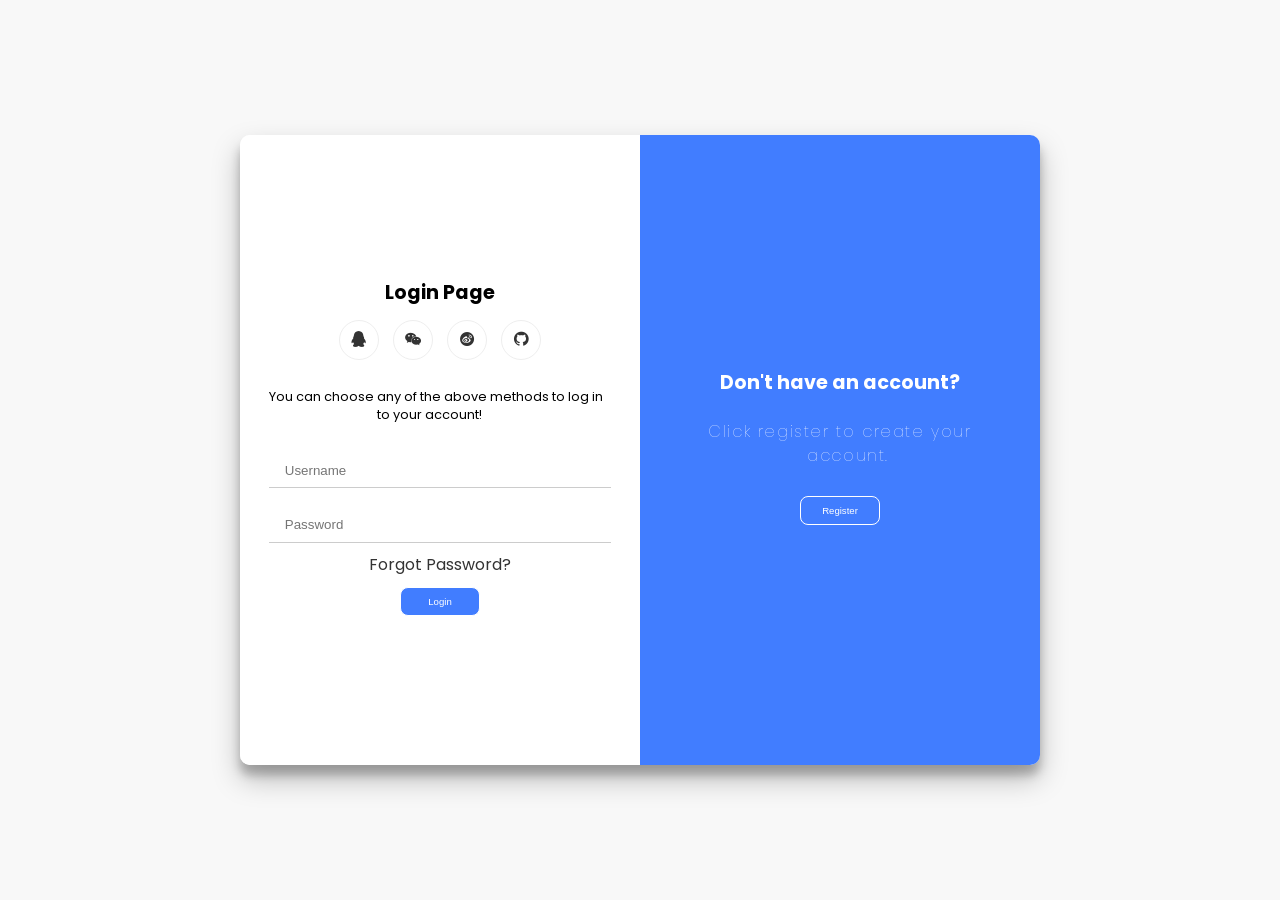
==== index.html @ 60b7eec6 "Login page project" ====
<!DOCTYPE html>
<html lang="en">
<head>
    <meta charset="UTF-8">
    <meta name="viewport" content="width=device-width, initial-scale=1.0">
    <title>Login & Register</title>
    <link rel="stylesheet" href="./assets/style.css">
    <link rel="stylesheet" href="./assets/iconfont/iconfont.css">
    <link href="https://fonts.googleapis.com/css2?family=Poppins:wght@300;400;500;600;700&display=swap" rel="stylesheet">
</head>
<body>
    <div class='container' id='container'>
        <div class="form-container sign-up-container">
            <!-- Register -->
           <form action="#">
            <h1 style="font-size: xx-large;">User Registration</h1>
            <div class="social-container">
                <a href="#" class="social"><i class="iconfont icon-qq"></i></a>
                <a href="#" class="social"><i class="iconfont icon-weixin"></i></a>
                <a href="#" class="social"><i class="iconfont icon-weibo-copy"></i></a>
                <a href="#" class="social"><i class="iconfont icon-github"></i></a>
            </div>
            <span>You can choose any of the above methods to &nbsp;&nbsp;&nbsp;&nbsp;&nbsp;&nbsp;&nbsp;&nbsp;&nbsp;&nbsp;&nbsp;&nbsp;&nbsp;&nbsp;&nbsp;&nbsp;&nbsp;&nbsp;&nbsp;&nbsp;&nbsp;&nbsp;&nbsp; register your account!</span>
            <input type="text" placeholder="Username">
            <input type="password" placeholder="Password">
            <input type="email" placeholder="Email">
            <button id="send_code">Send Verification Code</button>
            <input type="email" placeholder="Verification Code">
            <button>Register</button>
           </form>
        </div>
        <div class="form-container sign-in-container">
            <!-- Login -->
            <form action="#">
                <h1>Login Page</h1>
            <div class="social-container">
                <a href="#" class="social"><i class="iconfont icon-qq"></i></a>
                <a href="#" class="social"><i class="iconfont icon-weixin"></i></a>
                <a href="#" class="social"><i class="iconfont icon-weibo-copy"></i></a>
                <a href="#" class="social"><i class="iconfont icon-github"></i></a>
            </div>
            <span style=" font-family: 'Poppins', Arial, Helvetica, sans-serif;">You can choose any of the above methods to log in &nbsp;&nbsp;&nbsp;&nbsp;&nbsp;&nbsp;&nbsp;&nbsp;&nbsp;&nbsp;&nbsp;&nbsp;&nbsp;&nbsp;&nbsp;&nbsp;&nbsp;&nbsp;&nbsp;&nbsp;&nbsp;&nbsp;&nbsp;&nbsp;&nbsp;&nbsp;&nbsp;&nbsp;&nbsp;&nbsp;&nbsp;&nbsp;&nbsp;&nbsp;&nbsp;&nbsp;to your account!</span>
            <input type="text" placeholder="Username">
            <input type="password" placeholder="Password">
            <a href="#">Forgot Password?</a>
            <button>Login</button>
            </form>
        </div>
        <div class="overlay-container">
            <div class="overlay">
                <div class="overlay-panel overlay-left">
                    <h1>Already have an account?</h1>
                    <p style="margin-left: 35px;">Click here to log in to your &nbsp;&nbsp;&nbsp;&nbsp;&nbsp;&nbsp;&nbsp;&nbsp;&nbsp;&nbsp;&nbsp;&nbsp;&nbsp;&nbsp;&nbsp;account.</p>
                    <button class='ghost' id="signIn">Login</button>
                </div>
                <div class="overlay-panel overlay-right">
                    <h1>Don't have an account?</h1>
                    <p>&nbsp;&nbsp;&nbsp;&nbsp;&nbsp;Click register to create your &nbsp;&nbsp;&nbsp;&nbsp;&nbsp;&nbsp;&nbsp;&nbsp;&nbsp;&nbsp;&nbsp;&nbsp;&nbsp;&nbsp;&nbsp;&nbsp;&nbsp;&nbsp;&nbsp;&nbsp;account.</p>
                    <button class='ghost' id="signUp">Register</button>
                </div>
            </div>
        </div>
    </div>
</body>
<script src="./index.js"></script>
</html>
---- assets/style.css ----
* {
    margin: 0;
    padding: 0;
    box-sizing: border-box;
}
body, html {
    font-family: Arial, Helvetica, sans-serif;
    background: #f8f8f8;
    background-attachment: fixed;
    display: flex;
    flex-direction: column;
    justify-content: center;
    align-items: center;
    height: 100%;
    margin: 0 auto;
}
h1 {
    margin: 0.2rem;
    font-size: 1.2rem;
}
p {
    font-size: 1rem;
    line-height: 1.5rem;
    font-weight: 100;
    margin: 1.2rem 0;
    letter-spacing: 0.1rem;
}
span {
    font-size: 0.8rem;
    margin: 1.2rem 0;
}
a {
    color: #333;
    font-size: 1rem;
    text-decoration: none;
}
.container {
    position: relative;
    background: #fff;
    border-radius: 10px;
    box-shadow: 0 14px 28px rgba(0, 0, 0, .25), 0 10px 10px rgba(0, 0, 0, .22);
    padding: 0.6rem;
    width: 50rem;
    height: 35rem;
    overflow: hidden;
    max-width: 100vw;
    min-height: 70vh;
}
.form-container form {
    background: #fff;
    display: flex;
    flex-direction: column;
    padding: 0 1.8rem;
    height: 100%;
    justify-content: center;
    align-items: center;
}
.social-container {
    margin: 0.6rem 0;
}
.social-container a {
    border: 1px solid #eee;
    border-radius: 50%;
    display: inline-flex;
    justify-content: center;
    align-items: center;
    margin: 0 5px;
    height: 2.5rem;
    width: 2.5rem;
}
.social-container a:hover {
    opacity: .8;
}
.form-container input {
    width: 100%;
    height: 2.2rem;
    text-indent: 1rem;
    border: 1px solid #ccc;
    border-left: none;
    border-right: none;
    border-top: none;
    outline: none;
    margin: 0.6rem 0;
}
.form-container button:active {
    transform: scale(0.95,0.95);
}
.form-container button {
    padding: 0.4rem 1rem;
    background: #417dff;
    color: white;
    border: 1px solid #fff;
    outline: none;
    cursor: pointer;
    width: 5rem;
    border-radius: 8px;
    transition: all 100ms ease-in;
    margin: 0.6rem 0;
    font-size: 0.6rem;
    padding: 0.5rem 0;
}
button.ghost {
    background: transparent;
    border-color: #fff;
    border: 1px solid #fff;
    outline: none;
    cursor: pointer;
    width: 5rem;
    border-radius: 8px;
    transition: all 100ms ease-in;
    margin: 0.6rem 0;
    padding: 0.5rem 0;
    color: white;
    font-size: 0.6rem;
}
button#send_code {
    width: 100%;
}
button.ghost:active {
    transform: scale(0.95,0.95);
}
.form-container {
    position: absolute;
    top: 0;
    height: 100%;
    transition: all 0.5s ease-in;
}
.sign-in-container {
    left: 0;
    width: 50%;
    z-index: 2;
}
.sign-up-container {
    left: 0;
    width: 50%;
    opacity: 0;
    z-index: 1;
}
.overlay {
    background: #417dff;
    width: 200%;
    height: 100%;
    position: relative;
    left: -100%;
    transition: all 0.6s ease-in-out;
    color: white;
}
.overlay-container {
    position: absolute;
    top: 0;
    right: 0;
    width: 50%;
    height: 100%;
    overflow: hidden;
    transition: all 0.6s ease-in-out;
    z-index: 99;
}
.overlay-panel {
    position: absolute;
    top: 0;
    display: flex;
    flex-direction: column;
    justify-content: center;
    align-items: center;
    width: 50%;
    height: 100%;
    padding: 0 2.2rem;
}
.overlay-right {
    right: 0;
}
.container.right-panel-active .overlay-container {
    transform: translateX(-100%);
}
.container.right-panel-active .sign-in-container {
    transform: translateX(100%);
}
.container.right-panel-active .sign-up-container {
    transform: translateX(100%);
    opacity: 1;
    z-index: 5;
    transition: all 0.6s ease-in-out;
}
.container.right-panel-active .overlay {
    transform: translateX(50%);
}
.container.right-panel-active .overlay-left {
    transform: translateX(0);
    transition: all 0.6s ease-in-out;
}
.container.right-panel-active .overlay-right {
    transform: translateX(20%);
    transition: all 0.6s ease-in-out;
}
---- assets/iconfont/iconfont.css ----
@font-face {font-family: "iconfont";
  src: url('iconfont.eot?t=1586686594169'); /* IE9 */
  src: url('iconfont.eot?t=1586686594169#iefix') format('embedded-opentype'), /* IE6-IE8 */
  url('[data-uri]') format('woff2'),
  url('iconfont.woff?t=1586686594169') format('woff'),
  url('iconfont.ttf?t=1586686594169') format('truetype'), /* chrome, firefox, opera, Safari, Android, iOS 4.2+ */
  url('iconfont.svg?t=1586686594169#iconfont') format('svg'); /* iOS 4.1- */
}

.iconfont {
  font-family: "iconfont" !important;
  font-size: 16px;
  font-style: normal;
  -webkit-font-smoothing: antialiased;
  -moz-osx-font-smoothing: grayscale;
}

.icon-qq:before {
  content: "\e60a";
}

.icon-weibo-copy:before {
  content: "\e653";
}
body{
    font-family: 'Poppins', sans-serif;
}

.icon-weixin:before {
  content: "\e62b";
}

.icon-github:before {
  content: "\e63a";
}
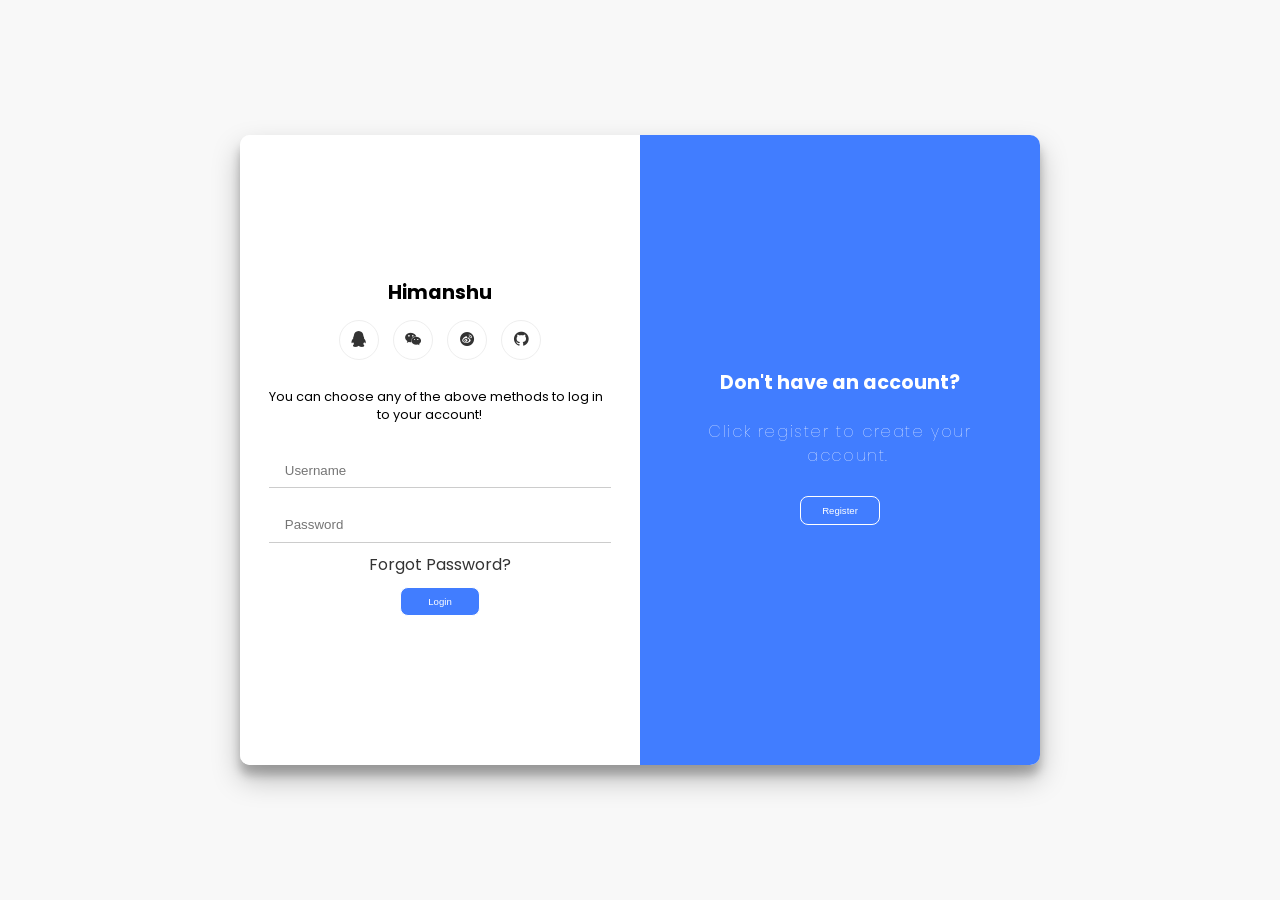
==== commit 6967527f: "ghu" ====
--- a/index.html
+++ b/index.html
@@ -32,7 +32,7 @@
         <div class="form-container sign-in-container">
             <!-- Login -->
             <form action="#">
-                <h1>Login Page</h1>
+                <h1>Himanshu</h1>
             <div class="social-container">
                 <a href="#" class="social"><i class="iconfont icon-qq"></i></a>
                 <a href="#" class="social"><i class="iconfont icon-weixin"></i></a>
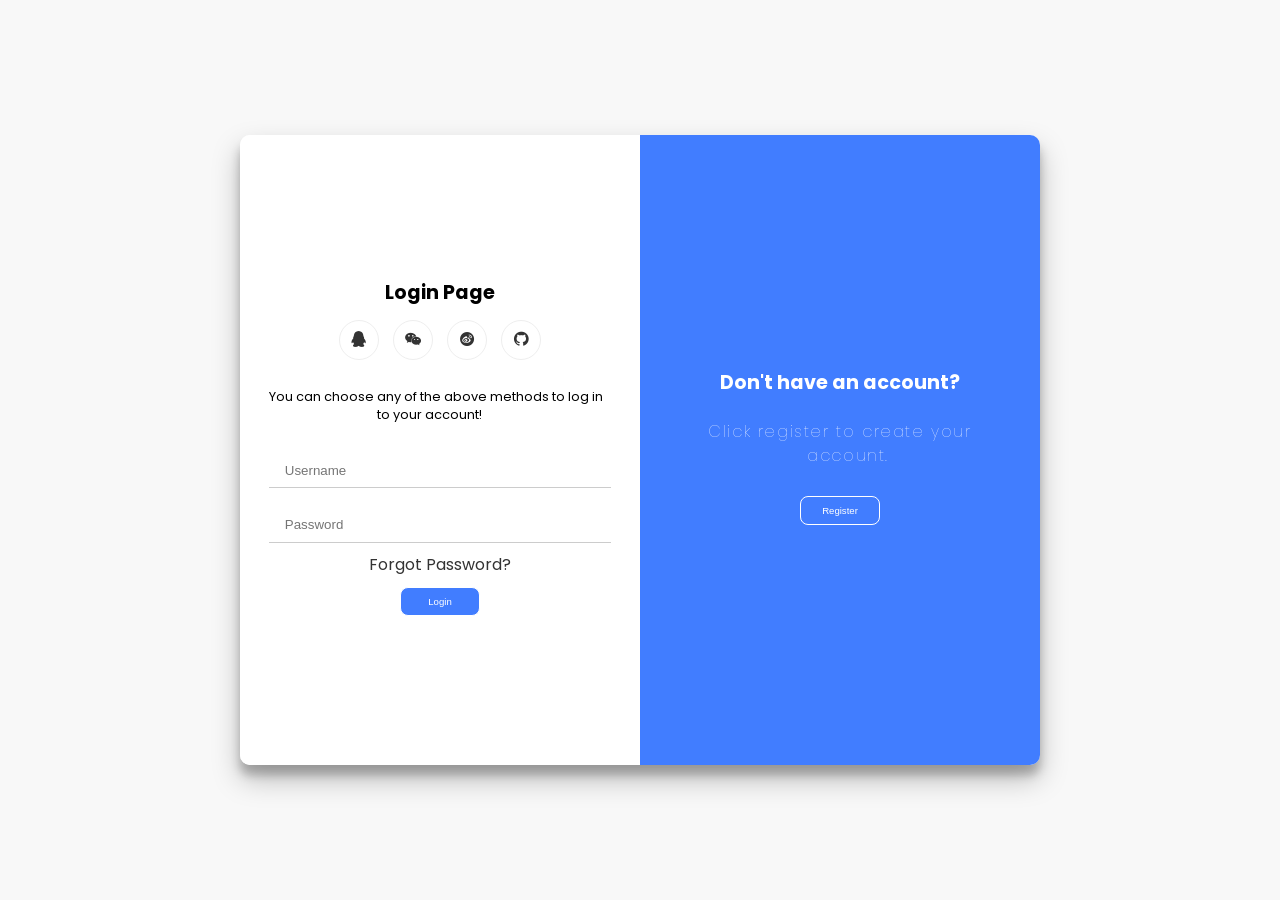
==== commit 5802ec1c: "kuch bhi" ====
--- a/index.html
+++ b/index.html
@@ -32,7 +32,7 @@
         <div class="form-container sign-in-container">
             <!-- Login -->
             <form action="#">
-                <h1>Himanshu</h1>
+                <h1>Login Page</h1>
             <div class="social-container">
                 <a href="#" class="social"><i class="iconfont icon-qq"></i></a>
                 <a href="#" class="social"><i class="iconfont icon-weixin"></i></a>
